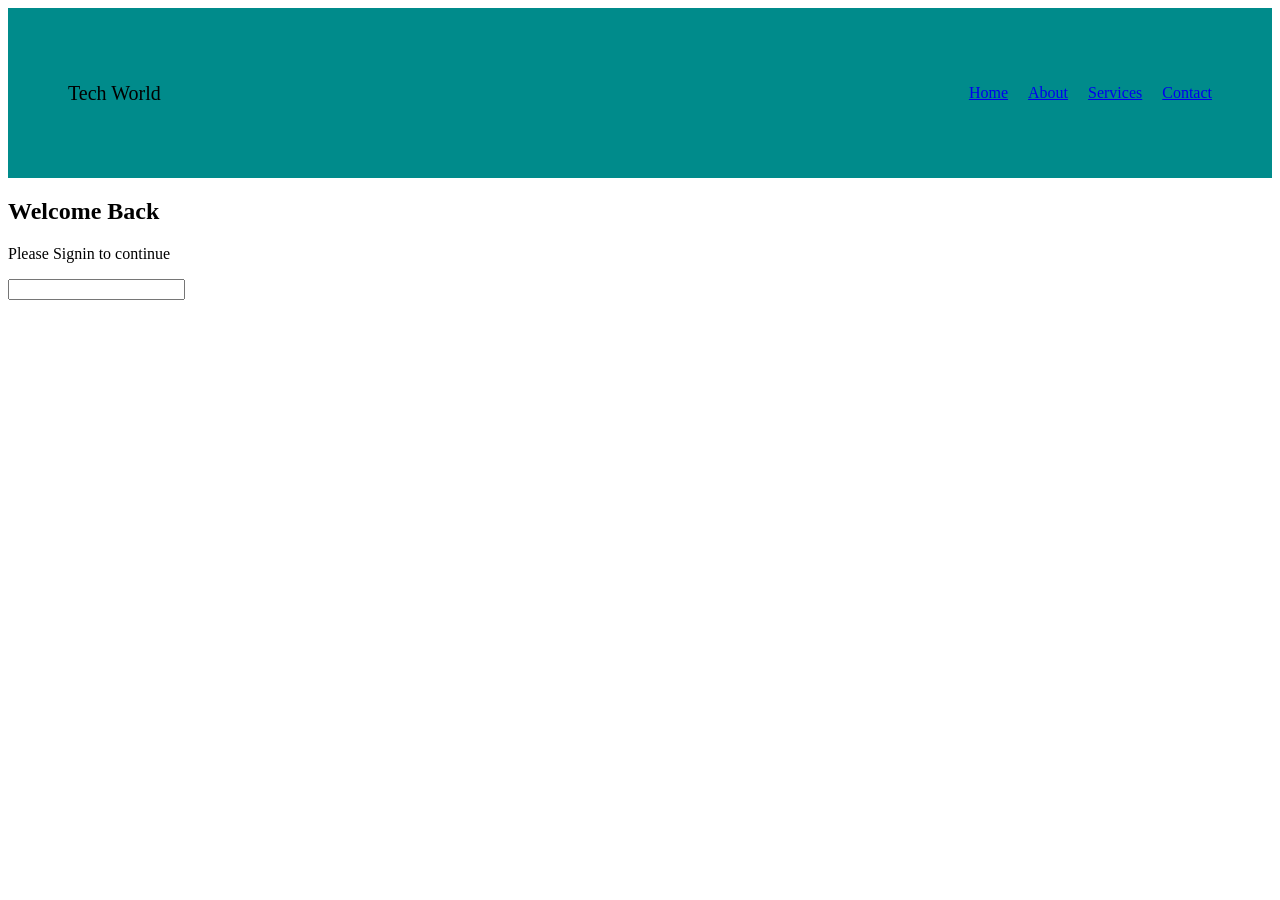
==== Index.html @ b2a62b91 "Done" ====
<!DOCTYPE html>
<html lang="en">
<head>
    <meta charset="UTF-8">
    <meta name="viewport" content="width=<device-width>, initial-scale=1.0">
  <link rel="stylesheet" href="style.css">
    <title>Document</title>
</head>
<body>
    <nav>
        <div class="logo">Tech World</div>
        <ul class="menu">
        <li> <a href="#">Home</a></li>
        <li> <a href="#">About</a></li>
        <li> <a href="#">Services</a></li>
        <li> <a href="#">Contact</a></li>
        </ul>
    </nav>
    <div class="login box">
        <div class="profile-icon">

        </div>
        <h2>Welcome Back</h2>
        <p>Please Signin to continue</p>
        <form>
            <input type="text" placeholder=""
        </form>
    </div>
</body>
</html>
---- style.css ----
nav{
    display:flex;
    justify-content:space-between;
    padding: 60px;
    align-items: center;
    background-color: darkcyan;
}
.menu{
    display:flex;
    list-style: none;
    gap: 20px;
}
.logo{
    font-size: 20px;
    font: weight bold 100px;
    color:black;
}
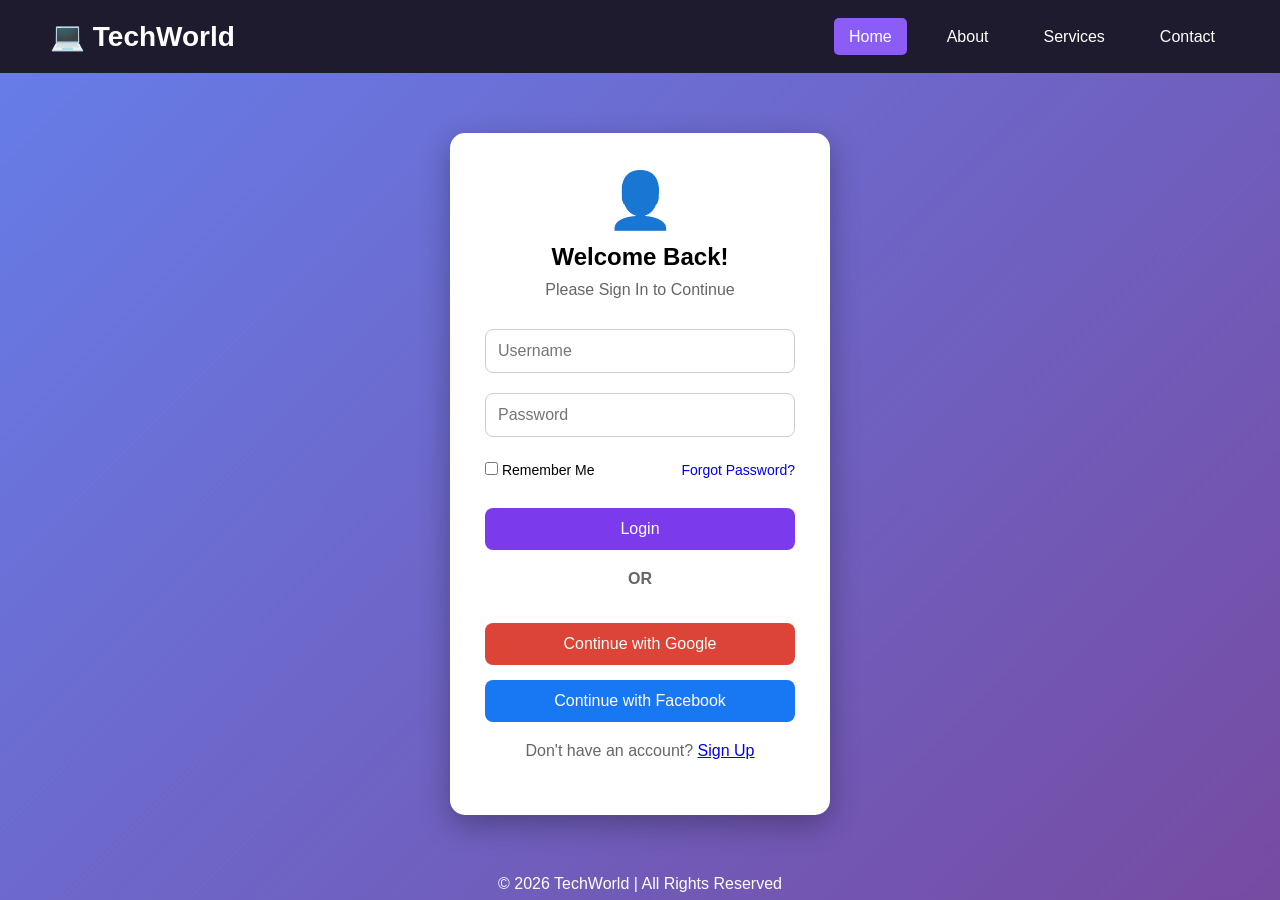
==== commit 4bb375c1: "Save latest changes" ====
--- a/Index.html
+++ b/Index.html
@@ -2,29 +2,71 @@
 <html lang="en">
 <head>
     <meta charset="UTF-8">
-    <meta name="viewport" content="width=<device-width>, initial-scale=1.0">
-  <link rel="stylesheet" href="style.css">
-    <title>Document</title>
+    <meta name="viewport" content="width=device-width, initial-scale=1.0">
+    <title>Sign In Page</title>
+    <link rel="stylesheet" href="style.css">
 </head>
 <body>
+
+
     <nav>
-        <div class="logo">Tech World</div>
+        <div class="logo">💻 TechWorld</div>
+
         <ul class="menu">
-        <li> <a href="#">Home</a></li>
-        <li> <a href="#">About</a></li>
-        <li> <a href="#">Services</a></li>
-        <li> <a href="#">Contact</a></li>
+            <li><a href="#" class="active">Home</a></li>
+            <li><a href="#">About</a></li>
+            <li><a href="#">Services</a></li>
+            <li><a href="#">Contact</a></li>
         </ul>
     </nav>
-    <div class="login box">
-        <div class="profile-icon">
 
-        </div>
-        <h2>Welcome Back</h2>
-        <p>Please Signin to continue</p>
+    <div class="login-box">
+
+        <div class="profile-icon">👤</div>
+
+        <h2>Welcome Back!</h2>
+
+        <p>Please Sign In to Continue</p>
+
         <form>
-            <input type="text" placeholder=""
+
+            <input type="text" placeholder="Username" required>
+
+            <input type="password" placeholder="Password" required>
+
+            <div class="options">
+ 
+                <label>
+                    <input type="checkbox">
+                    Remember Me
+                </label>
+
+                <a href="#">Forgot Password?</a>
+
+            </div>
+
+            <button type="submit">Login</button>
+
+            <div class="divider">
+                <span>OR</span>
+            </div>
+
+            <button class="google">Continue with Google</button>
+
+            <button class="facebook">Continue with Facebook</button>
+
+            <p class="signup">
+                Don't have an account?
+                <a href="#">Sign Up</a>
+            </p>
+
         </form>
+
     </div>
+
+    <footer>
+        © 2026 TechWorld | All Rights Reserved
+    </footer>
+
 </body>
 </html>
--- a/style.css
+++ b/style.css
@@ -1,17 +1,253 @@
+*{
+    margin:0;
+    padding:0;
+    box-sizing:border-box;
+    font-family:Arial, Helvetica, sans-serif;
+}
+
+
+body{
+
+    background:linear-gradient(135deg,#667eea,#764ba2);
+
+    min-height:100vh;
+
+}
+
+
+
 nav{
+
     display:flex;
+
     justify-content:space-between;
-    padding: 60px;
-    align-items: center;
-    background-color: darkcyan;
-}
+
+    align-items:center;
+
+    padding:20px 50px;
+
+    background:#1f1b2e;
+
+}
+
+.logo{
+
+    color:white;
+
+    font-size:28px;
+
+    font-weight:bold;
+
+}
+
 .menu{
+
     display:flex;
-    list-style: none;
-    gap: 20px;
-}
-.logo{
-    font-size: 20px;
-    font: weight bold 100px;
-    color:black;
-}
+
+    list-style:none;
+
+    gap:25px;
+
+}
+
+.menu li a{
+
+    text-decoration:none;
+
+    color:white;
+
+    padding:10px 15px;
+
+    border-radius:5px;
+
+    transition:0.3s;
+
+}
+
+.menu li a:hover,
+
+.active{
+
+    background:#8b5cf6;
+
+}
+
+
+
+.login-box{
+
+    width:380px;
+
+    background:white;
+
+    margin:60px auto;
+
+    padding:35px;
+
+    border-radius:15px;
+
+    box-shadow:0 10px 30px rgba(0,0,0,.3);
+
+    text-align:center;
+
+}
+
+
+
+.profile-icon{
+
+    font-size:55px;
+
+    margin-bottom:10px;
+
+}
+
+.login-box h2{
+
+    margin-bottom:10px;
+
+}
+
+.login-box p{
+
+    color:#666;
+
+    margin-bottom:20px;
+
+}
+
+
+
+input[type=text],
+
+input[type=password]{
+
+    width:100%;
+
+    padding:12px;
+
+    margin:10px 0;
+
+    border:1px solid #ccc;
+
+    border-radius:8px;
+
+    font-size:16px;
+
+}
+
+input:focus{
+
+    outline:none;
+
+    border:2px solid #2196F3;
+
+}
+
+
+.options{
+
+    display:flex;
+
+    justify-content:space-between;
+
+    align-items:center;
+    margin:15px 0;
+
+    font-size:14px;
+
+}
+
+.options a{
+
+    text-decoration:none;
+
+}
+
+
+
+button{
+
+    width:100%;
+
+    padding:12px;
+
+    margin-top:15px;
+
+    border:none;
+
+    border-radius:8px;
+
+    font-size:16px;
+
+    cursor:pointer;
+
+    transition:.3s;
+
+}
+
+button:hover{
+
+    transform:scale(1.03);
+
+}
+
+
+
+button[type=submit]{
+
+    background:#7c3aed;
+
+    color:white;
+
+}
+
+
+
+.divider{
+
+    margin:20px 0;
+
+    font-weight:bold;
+
+    color:#666;
+
+}
+
+
+
+.google{
+
+    background:#db4437;
+
+    color:white;
+
+}
+
+
+.facebook{
+
+    background:#1877f2;
+
+    color:white;
+
+}
+
+
+
+.signup{
+
+    margin-top:20px;
+
+}
+
+
+footer{
+
+    text-align:center;
+
+    color:white;
+
+    margin:30px;
+
+}
